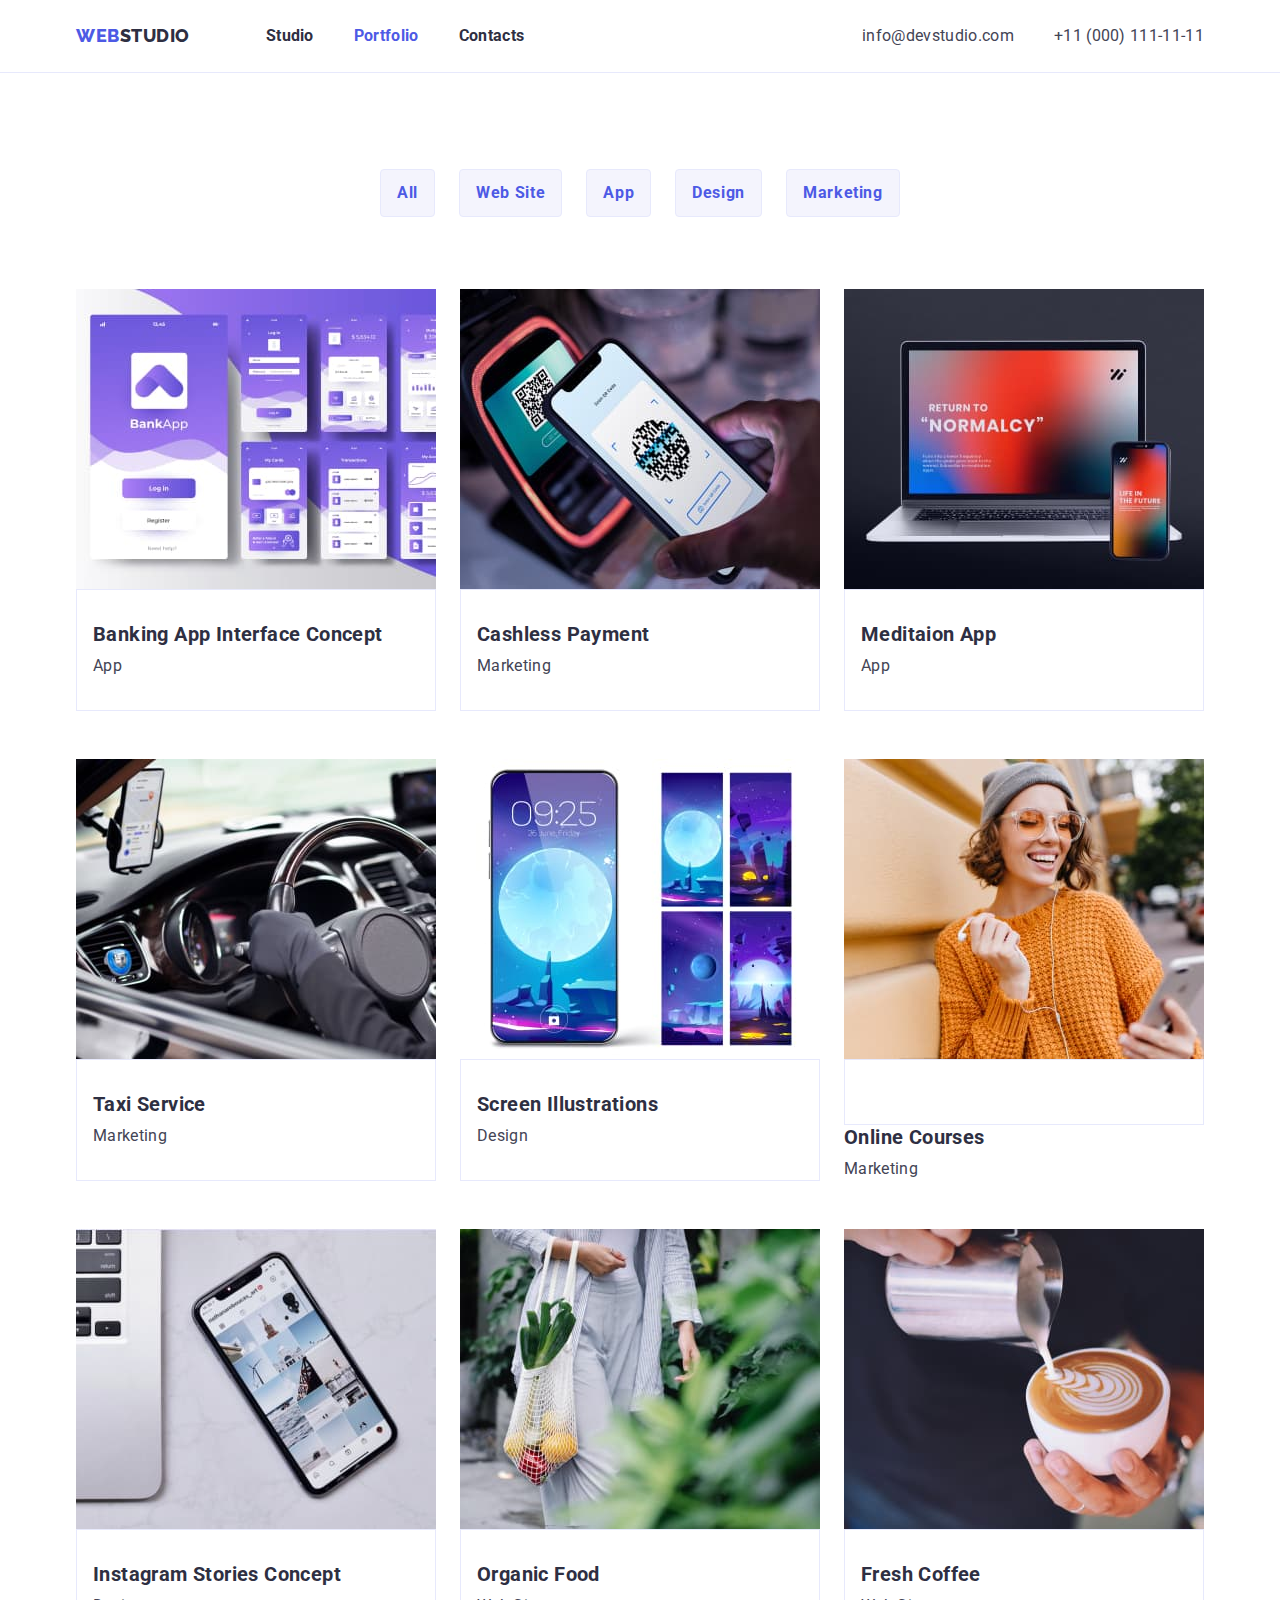
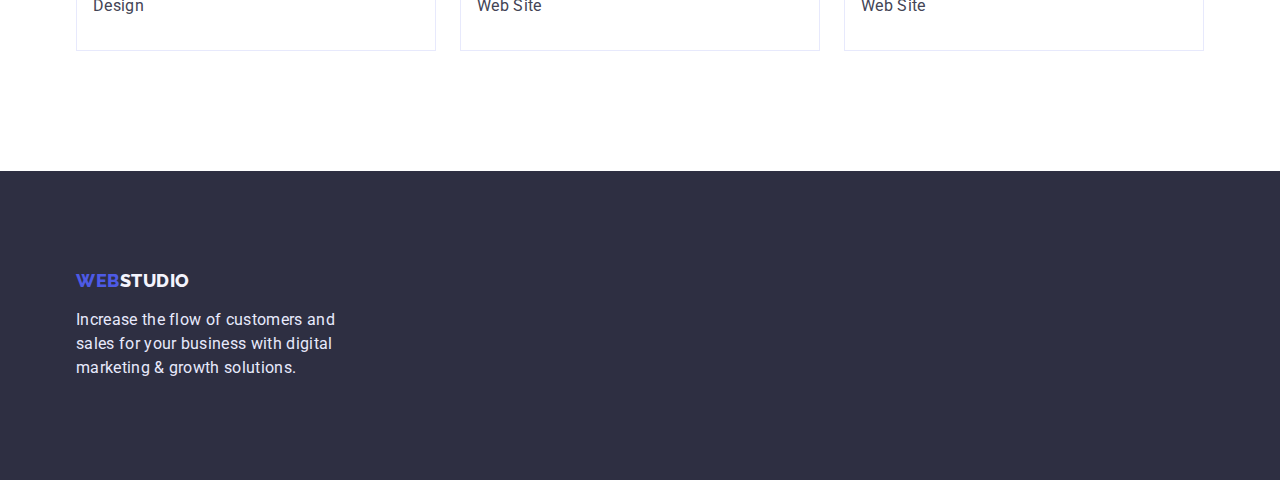
==== portfolio.html @ c1aad420 "clone" ====
<!DOCTYPE html>
<html lang="en">
  <head>
    <meta charset="UTF-8" />
    <meta http-equiv="X-UA-Compatible" content="IE=edge" />
    <meta name="viewport" content="width=device-width, initial-scale=1.0" />
    <title>Webstudio</title>
    <link rel="preconnect" href="https://fonts.googleapis.com" />
    <link rel="preconnect" href="https://fonts.gstatic.com" crossorigin />
    <link
      href="https://fonts.googleapis.com/css2?family=Raleway:wght@800&family=Roboto:wght@400;500;700;900&display=swap"
      rel="stylesheet"
    />
    <link
      rel="stylesheet"
      href="https://cdnjs.cloudflare.com/ajax/libs/modern-normalize/1.1.0/modern-normalize.css"
      integrity="sha512-Y0MM+V6ymRKN2zStTqzQ227DWhhp4Mzdo6gnlRnuaNCbc+YN/ZH0sBCLTM4M0oSy9c9VKiCvd4Jk44aCLrNS5Q=="
      crossorigin="anonymous"
      referrerpolicy="no-referrer"
    />
    <link rel="stylesheet" href="./css/style.css" />
  </head>
  <body>
    <header class="header">
      <div class="container main-nav">
        <a class="header-logo link" href="./index.html"
          ><span class="logo-part">Web</span>studio</a
        >
        <nav class="header-navigation">
          <ul class="header-list list">
            <li class="header-item">
              <a class="header-link link" href="./index.html">Studio</a>
            </li>
            <li class="header-item">
              <a class="header-link link carrent" href="./portfolio.html"
                >Portfolio</a
              >
            </li>
            <li class="header-item">
              <a class="header-link link" href="">Contacts</a>
            </li>
          </ul>
        </nav>
        <ul class="header-contacts list">
          <li class="contacts-item">
            <a class="header-tel link" href="mailto:info@devstudio.com"
              >info@devstudio.com</a
            >
          </li>
          <li class="contacts-item">
            <a class="header-tel link" href="tel:+110001111111"
              >+11 (000) 111-11-11</a
            >
          </li>
        </ul>
      </div>
    </header>
    <main class="main">
      <section class="main-section">
        <div class="container hero-portfolio">
          <h1 class="visually-hidden">portfolio</h1>
          <ul class="main-list list">
            <li class="main-item">
              <button class="main-button" type="button">All</button>
            </li>
            <li class="main-item">
              <button class="main-button" type="button">Web Site</button>
            </li>
            <li class="main-item">
              <button class="main-button" type="button">App</button>
            </li>
            <li class="main-item">
              <button class="main-button" type="button">Design</button>
            </li>
            <li class="main-item">
              <button class="main-button" type="button">Marketing</button>
            </li>
          </ul>
          <ul class="portfolio-list list">
            <li class="portfolio-item">
              <img
                class="portfolio-photo"
                src="./img/img1.jpg"
                alt="app-purpule-color"
                width="360"
                height="300"
              />
              <div class="portfoli-item-text">
              <h3 class="potfolio-name">Banking App Interface Concept</h3>
              <p class="portfolio-text">App</p>
              </div>
            </li>
            <li class="portfolio-item">
              <img
                class="portfolio-photo"
                src="./img/img2.jpg"
                alt="purpule-square"
                width="360"
                height="300"
              />
              <div class="portfoli-item-text">
              <h3 class="potfolio-name">Cashless Payment</h3>
              <p class="portfolio-text">Marketing</p>
              </div>
            </li>
            <li class="portfolio-item">
              <img
                class="portfolio-photo"
                src="./img/img3.jpg"
                alt="laptop-and-phone"
                width="360"
                height="300"
              />
              <div class="portfoli-item-text">
              <h3 class="potfolio-name">Meditaion App</h3>
              <p class="portfolio-text">App</p>
              </div>
            </li>
            <li class="portfolio-item">
              <img
                class="portfolio-photo"
                src="./img/img4.jpg"
                alt="car"
                width="360"
                height="300"
              />
              <div class="portfoli-item-text">
              <h3 class="potfolio-name">Taxi Service</h3>
              <p class="portfolio-text">Marketing</p>
              </div>
            </li>
            <li class="portfolio-item">
              <img
                class="portfolio-photo"
                src="./img/img5.jpg"
                alt="moon-on-sceen"
                width="360"
                height="300"
              />
              <div class="portfoli-item-text">
              <h3 class="potfolio-name">Screen Illustrations</h3>
              <p class="portfolio-text">Design</p>
              </div>
            </li>
            <li class="portfolio-item">
              <img
                class="portfolio-photo"
                src="./img/img6.jpg"
                alt="girl-takes-selfie"
                width="360"
                height="300"
              />
              <div class="portfoli-item-text"></div>
              <h3 class="potfolio-name">Online Courses</h3>
              <p class="portfolio-text">Marketing</p>
            </li>
            </li>
            <li class="portfolio-item">
              <img
                class="portfolio-photo"
                src="./img/img7.jpg"
                alt="macbook-and-iphone"
                width="360"
                height="300"
              />
              <div class="portfoli-item-text">
              <h3 class="potfolio-name">Instagram Stories Concept</h3>
              <p class="portfolio-text">Design</p>
              </div>
            </li>
            <li class="portfolio-item">
              <img
                class="portfolio-photo"
                src="./img/img8.jpg"
                alt="fruits-and-vegetables"
                width="360"
                height="300"
              />
              <div class="portfoli-item-text">
              <h3 class="potfolio-name">Organic Food</h3>
              <p class="portfolio-text">Web Site</p>
              </div>
            </li>
            <li class="portfolio-item">
              <img
                class="portfolio-photo"
                src="./img/img9.jpg"
                alt="barista"
                width="360"
                height="300"
              />
              <div class="portfoli-item-text">
              <h3 class="potfolio-name">Fresh Coffee</h3>
              <p class="portfolio-text">Web Site</p>
              </div>
            </li>
          </ul>
        </div>
      </section>
    </main>
    <footer class="footer">
      <div class="container">
        <a class="footer-logo link" href="./index.html"
          ><span class="logo-part-ftr">Web</span>studio</a
        >
        <p class="footer-text">
          Increase the flow of customers and sales for your business with
          digital marketing & growth solutions.
        </p>
      </div>
    </footer>
  </body>
</html>
---- css/style.css ----
:root {
  --primay-brand: #4d5ae5;
  --dark: #2e2f42;
  --text: #434455;
  --cloud: #f4f4fd;
  --cornflower: #e7e9fc;
  --white: #ffffff;
}
h1,
h2,
h3,
h4,
h5,
h6,
p {
  margin: 0;
}
ol,
ul {
  padding-left: 0;
  margin: 0;
}
img {
  display: block;
  max-width: 100%;
  height: auto;
}

body {
  font-family: "roboto", sans-serif;
  color: var(--text);
}
.container {
  margin: auto;
  width: 1158px;
  padding-left: 15px;
  padding-right: 15px;
}
.list {
  list-style: none;
}
.link {
  text-decoration: none;
}
/* --------------HEADER-------------- */
.header {
  border-bottom: 1px solid #e7e9fc;
}
/* ---logo----  */
.header-logo {
  font-weight: 800;
  font-size: 18px;
  line-height: 1.33;
  display: flex;
  align-items: center;
  letter-spacing: 0.03em;
  text-transform: uppercase;
  color: var(--dark);
  padding-top: 24px;
  padding-bottom: 24px;
  margin-right: 76px;
  font-family: "Raleway";
}
.logo-part {
  color: var(--primay-brand);
}
/* ---navigation--- */
.header-navigation {
}
.main-nav {
  display: flex;
  align-items: center;
}
.header-list {
  display: flex;
  gap: 40px;
  padding: 0;
}
.header-item {
}
.header-link {
  font-weight: 700;
  font-size: 16px;
  line-height: 1.5;
  letter-spacing: 0.02em;
  color: var(--dark);
}
.carrent {
  color: var(--primay-brand);
}
.header-link:hover,
.header-link:focus {
  color: var(--primay-brand);
}
.header-contacts {
  display: flex;
  gap: 40px;
  padding: 0;
  margin-left: auto;
}

.contacts-item {
}
.header-tel {
  font-weight: 400;
  font-size: 16px;
  line-height: 1.5;
  letter-spacing: 0.02em;
  color: var(--text);
}
.header-tel:hover,
.header-tel:focus {
  color: var(--primay-brand);
}

/* ---------------MAIN------------------ */
.visually-hidden {
  position: absolute;
  width: 1px;
  height: 1px;
  margin: -1px;
  border: 0;
  padding: 0;
  white-space: nowrap;
  clip-path: inset(100%);
  clip: rect(0 0 0 0);
  overflow: hidden;
}
.hero-portfolio {
}
.main-page-title {
}
.main-section {
  padding-top: 96px;
  padding-bottom: 120px;
}
.main-list {
  display: flex;
  gap: 24px;
  justify-content: center;
  margin-bottom: 72px;
}
.main-item {
}
.main-button {
  font-family: "Roboto";
  font-weight: 700;
  font-size: 16px;
  line-height: 1.5;
  display: flex;
  align-items: center;
  text-align: center;
  letter-spacing: 0.04em;
  color: var(--primay-brand);
  background-color: var(--cloud);
  border: 1px solid #e7e9fc;
  border-radius: 4px;
  cursor: pointer;
  height: 48px;
  padding: 8px 16px;
}
.main-button:hover,
.main-button:focus {
  color: var(--white);
  background-color: var(--primay-brand);
}
.portfolio-list {
  display: flex;
  gap: 48px 24px;
  flex-wrap: wrap;
}
.portfolio-item {
  background-color: var(--white);
  max-width: 360px;
}
.portfoli-item-text {
  border: 1px solid #e7e9fc;
  padding-top: 32px;
  padding-bottom: 32px;
  padding-left: 16px;
}
.portfolio-photo {
}
.potfolio-name {
  font-family: "Roboto";
  font-style: normal;
  font-weight: 700;
  font-size: 20px;
  line-height: 1.2;
  letter-spacing: 0.02em;
  color: var(--dark);
  margin-bottom: 8px;
}
.portfolio-text {
  font-size: 16px;
  line-height: 1.5;
  letter-spacing: 0.02em;
  color: var(--text);
}
/* -----------------FOOTER------------------ */
.footer {
  background-color: var(--dark);
  padding-top: 100px;
  padding-bottom: 100px;
}
.footer-logo {
  font-weight: 800;
  font-size: 18px;
  line-height: 1.16;
  display: flex;
  align-items: center;
  letter-spacing: 0.03em;
  text-transform: uppercase;
  color: var(--cloud);
  font-family: "Raleway";
}
.logo-part-ftr {
  color: var(--primay-brand);
}
.footer-text {
  font-weight: 400;
  font-size: 16px;
  line-height: 1.5;
  letter-spacing: 0.02em;
  color: var(--cornflower);
  max-width: 264px;
  margin-top: 16px;
}
/* -------------------The-main-page--------------------- */

.main-page {
}
.main-page-hello {
  background-color: var(--dark);
  padding-top: 188px;
  padding-bottom: 188px;
  text-align: center;
}
.hero {
}
.main-page-title {
  font-weight: 700;
  font-size: 56px;
  line-height: 1.07;
  text-align: center;
  letter-spacing: 0.02em;
  color: var(--white);
  max-width: 500px;
  margin-right: auto;
  margin-left: auto;
}
.main-page-btn {
  font-family: "Roboto";
  font-weight: 700;
  font-size: 16px;
  line-height: 1.18;
  align-items: center;
  letter-spacing: 0.04em;
  color: var(--white);
  background-color: var(--primay-brand);
  border: none;
  cursor: pointer;
  margin-top: 48px;
  min-width: 169px;
  padding: 16px 32px;
  border-radius: 4px;
}
.main-page-btn:hover,
.main-page-btn:focus {
  color: var(--white);
  background-color: #404bbf;
}
.middle {
  padding-top: 120px;
  padding-bottom: 120px;
}
.middle-list {
  display: flex;
  gap: 24px;
}
.middle-item {
}
.middle-name {
  font-weight: 700;
  font-size: 20px;
  line-height: 1.2;
  letter-spacing: 0.02em;
  color: var(--dark);
  margin-bottom: 8px;
}
.middle-text {
  font-size: 16px;
  line-height: 1.5;
  letter-spacing: 0.02em;
  color: var(--text);
  max-width: 264px;
}
.about {
  font-weight: 700;
  font-size: 36px;
  line-height: 1.11;
  text-align: center;
  letter-spacing: 0.02em;
  text-transform: capitalize;
  color: var(--dark);
}
.photo-gadgets {
  display: flex;
  gap: 24px;
  margin-top: 72px;
}
.middle-two {
  padding-bottom: 120px;
}
.gadgets-item {
}
.gadgets-img {
}
.team {
  background: var(--cloud);
}
.team-title {
  font-weight: 700;
  font-size: 36px;
  line-height: 1.11;
  text-align: center;
  letter-spacing: 0.02em;
  text-transform: capitalize;
  color: var(--dark);
  padding-top: 120px;
  margin-bottom: 72px;
}
.team-list {
  display: flex;
  gap: 24px;
  padding-bottom: 120px;
}
.team-item {
  background-color: var(--white);
  max-width: 264px;
  border-radius: 0px 0px 4px 4px;
}
.team-photo {
}
.team-name {
  font-weight: 700;
  font-size: 20px;
  line-height: 1.2;
  letter-spacing: 0.02em;
  color: var(--dark);
  text-align: center;
}
.team-work {
  font-weight: 400;
  font-size: 16px;
  line-height: 1.5;
  letter-spacing: 0.02em;
  color: var(--text);
  text-align: center;
  margin-top: 8px;
}
.team-item-text {
  padding-top: 32px;
  padding-bottom: 32px;
}
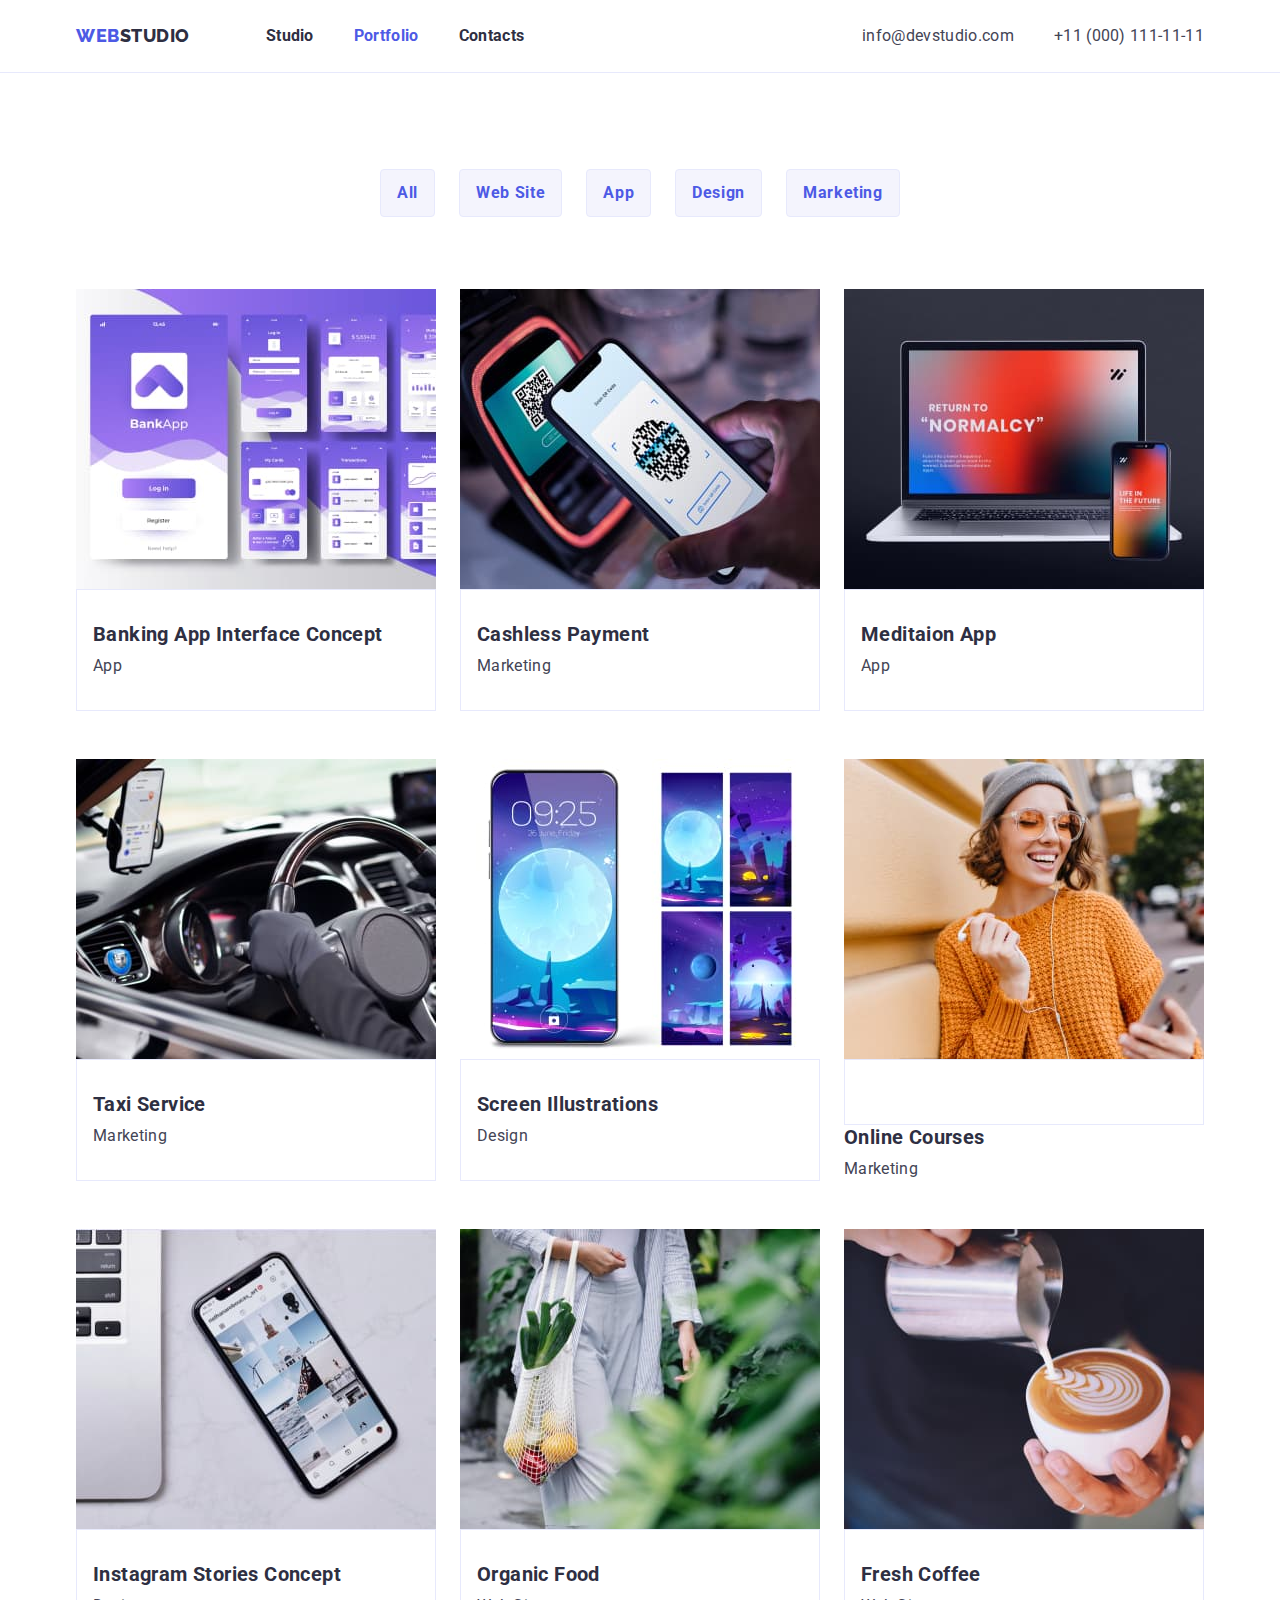
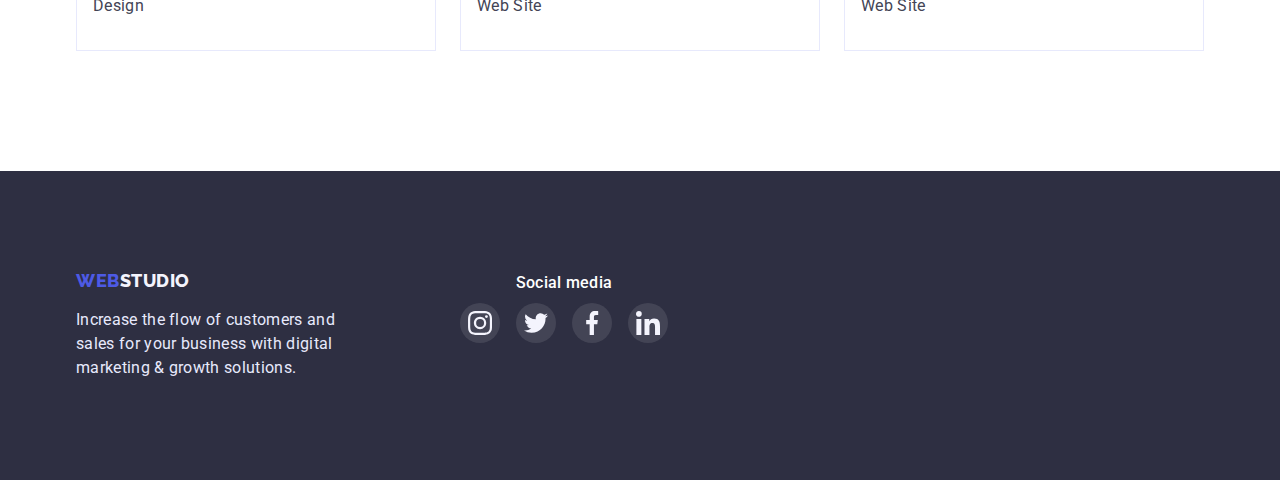
==== commit df79e0ec: "icons" ====
--- a/portfolio.html
+++ b/portfolio.html
@@ -199,14 +199,49 @@
       </section>
     </main>
     <footer class="footer">
-      <div class="container">
-        <a class="footer-logo link" href="./index.html"
-          ><span class="logo-part-ftr">Web</span>studio</a
-        >
-        <p class="footer-text">
-          Increase the flow of customers and sales for your business with
-          digital marketing & growth solutions.
-        </p>
+      <div class="container footer-flex">
+        <div>
+          <a class="footer-logo link" href="./index.html"
+            ><span class="logo-part-ftr">Web</span>studio</a
+          >
+          <p class="footer-text">
+            Increase the flow of customers and sales for your business with
+            digital marketing & growth solutions.
+          </p>
+        </div>
+        <div class="exp">
+          <p class="footer-sc-title">Social media</p>
+          <ul class="footer-soc-list list">
+            <li class="footer-soc-item">
+              <a class="footer-soc-link link" href="">
+                <svg class="footer-soc-icon" width="24px" height="24px">
+                  <use href="./img/symbol-defs.svg#icon-instagram"></use>
+                </svg>
+              </a>
+            </li>
+            <li class="footer-soc-item">
+              <a class="footer-soc-link link" href="">
+                <svg class="footer-soc-icon" width="24px" height="24px">
+                  <use href="./img/symbol-defs.svg#icon-twitter"></use>
+                </svg>
+              </a>
+            </li>
+            <li class="footer-soc-item">
+              <a class="footer-soc-link link" href="">
+                <svg class="footer-soc-icon" width="24px" height="24px">
+                  <use href="./img/symbol-defs.svg#icon-facebook"></use>
+                </svg>
+              </a>
+            </li>
+            <li class="footer-soc-item">
+              <a class="footer-soc-link link" href="">
+                <svg class="footer-soc-icon" width="24px" height="24px">
+                  <use href="./img/symbol-defs.svg#icon-linkedin-1"></use>
+                </svg>
+              </a>
+            </li>
+          </ul>
+        </div>
       </div>
     </footer>
   </body>
--- a/css/style.css
+++ b/css/style.css
@@ -163,6 +163,8 @@
 .main-button:focus {
   color: var(--white);
   background-color: var(--primay-brand);
+  box-shadow: 0px 3px 1px rgba(0, 0, 0, 0.1), 0px 2px 1px rgba(0, 0, 0, 0.08),
+    0px 2px 2px rgba(0, 0, 0, 0.12);
 }
 .portfolio-list {
   display: flex;
@@ -226,6 +228,44 @@
   max-width: 264px;
   margin-top: 16px;
 }
+.footer-sc-title {
+  font-weight: 500;
+  font-size: 16px;
+  line-height: 1.5;
+  letter-spacing: 0.02em;
+  color: #ffffff;
+  text-align: center;
+  margin-bottom: 8px;
+}
+.footer-soc-list {
+  display: flex;
+  justify-content: center;
+  gap: 16px;
+}
+.footer-soc-item {
+  width: 40px;
+  height: 40px;
+}
+.footer-soc-link {
+  width: 100%;
+  height: 100%;
+  border-radius: 50%;
+  display: flex;
+  background-color: rgba(255, 255, 255, 0.1);
+  align-items: center;
+  justify-content: center;
+}
+.footer-soc-icon {
+}
+.footer-flex {
+  display: flex;
+  gap: 120px;
+}
+.footer-soc-link:hover,
+.footer-soc-link:focus {
+  background-color: #31d0aa;
+}
+
 /* -------------------The-main-page--------------------- */
 
 .main-page {
@@ -235,6 +275,20 @@
   padding-top: 188px;
   padding-bottom: 188px;
   text-align: center;
+}
+.hero-fon {
+  max-width: 1440px;
+  height: 600px;
+  margin-left: auto;
+  margin-right: auto;
+  background-image: linear-gradient(
+      rgba(46, 47, 66, 0.7),
+      rgba(46, 47, 66, 0.7)
+    ),
+    url(../img/people-office.jpg);
+  background-repeat: no-repeat;
+  background-size: cover;
+  background-position: center;
 }
 .hero {
 }
@@ -269,10 +323,29 @@
 .main-page-btn:focus {
   color: var(--white);
   background-color: #404bbf;
+  box-shadow: 0px 4px 4px rgba(0, 0, 0, 0.15);
 }
 .middle {
   padding-top: 120px;
   padding-bottom: 120px;
+}
+.icon-middle-svg {
+  display: flex;
+  gap: 24px;
+}
+.item-svg {
+}
+.block-svg {
+  background: #f4f4fd;
+  border-radius: 4px;
+  width: 264px;
+  height: 112px;
+  display: flex;
+  justify-content: center;
+  align-items: center;
+  margin-bottom: 8px;
+}
+.svg-adv {
 }
 .middle-list {
   display: flex;
@@ -339,6 +412,8 @@
   background-color: var(--white);
   max-width: 264px;
   border-radius: 0px 0px 4px 4px;
+  box-shadow: 0px 1px 6px rgba(46, 47, 66, 0.08),
+    0px 1px 1px rgba(46, 47, 66, 0.16), 0px 2px 1px rgba(46, 47, 66, 0.08);
 }
 .team-photo {
 }
@@ -358,8 +433,85 @@
   color: var(--text);
   text-align: center;
   margin-top: 8px;
+  margin-bottom: 8px;
 }
 .team-item-text {
   padding-top: 32px;
   padding-bottom: 32px;
-}
+  margin-bottom: 8px;
+}
+.team-soc-list {
+  display: flex;
+  justify-content: center;
+  gap: 24px;
+}
+.team-soc-item {
+  width: 40px;
+  height: 40px;
+}
+.team-soc-link {
+  width: 100%;
+  height: 100%;
+  background-color: #4d5ae5;
+  border-radius: 50%;
+  display: flex;
+  justify-content: center;
+  align-items: center;
+}
+.team-soc-link:hover,
+.team-soc-link:focus {
+  background-color: #404bbf;
+}
+.customers {
+  padding-top: 128px;
+  padding-bottom: 120px;
+}
+.customers-title {
+  font-weight: 700;
+  font-size: 36px;
+  line-height: 40px;
+  text-align: center;
+  letter-spacing: 0.02em;
+  text-transform: capitalize;
+  color: #2e2f42;
+  margin-bottom: 72px;
+}
+.customers-block {
+  border: 1px solid #8e8f99;
+  border-radius: 4px;
+  width: 168px;
+  height: 88px;
+  display: flex;
+  justify-content: center;
+  align-items: center;
+  margin-bottom: 8px;
+}
+
+.customers-list {
+  display: flex;
+  justify-content: center;
+  gap: 24px;
+  align-items: center;
+}
+.customers-item {
+  width: calc((100%-120px) / 6);
+  height: 88px;
+  border: 1px solid #8e8f99;
+  border-radius: 4px;
+}
+.customers-link {
+  width: 100%;
+  height: 100%;
+  display: flex;
+  align-items: center;
+  justify-content: center;
+}
+
+.customers-icon {
+}
+.customers-link:hover {
+  border-color: #404bbf;
+}
+.customers-link:hover .customers-icon {
+  fill: #404bbf;
+}
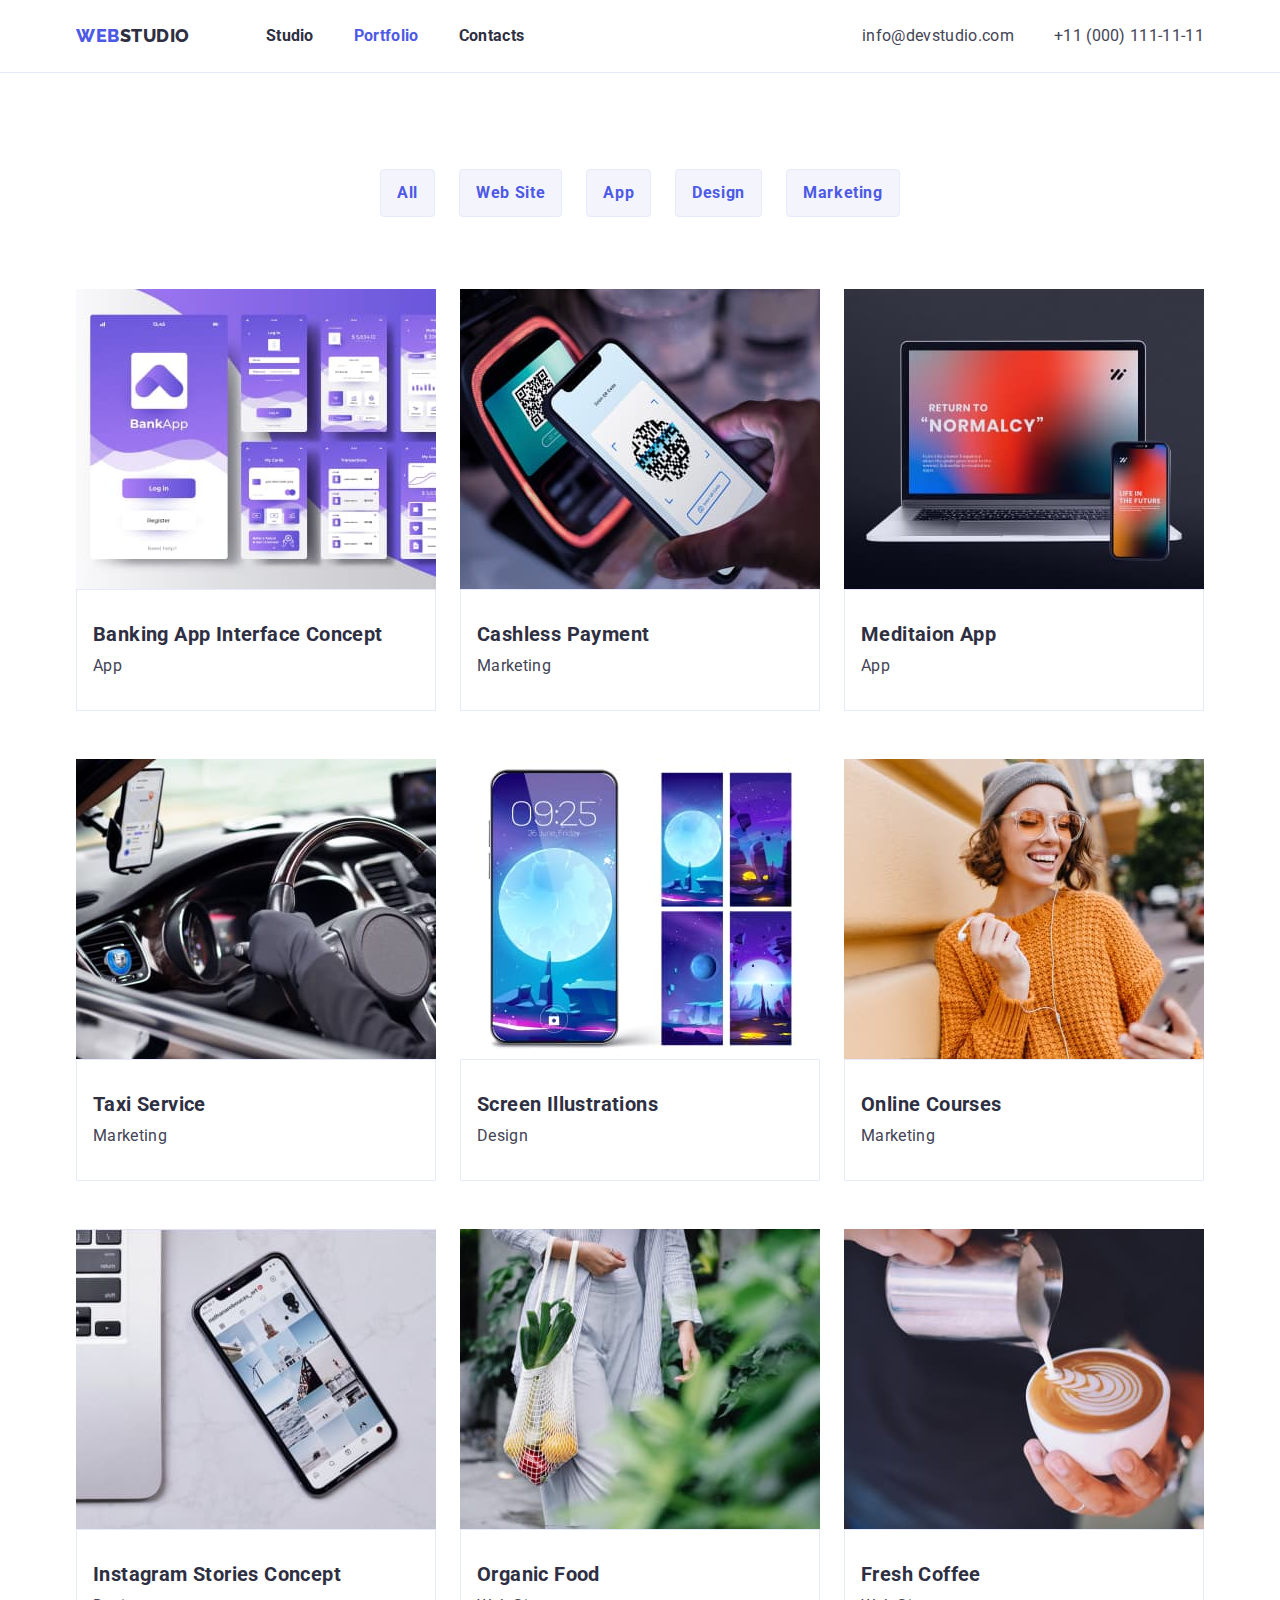
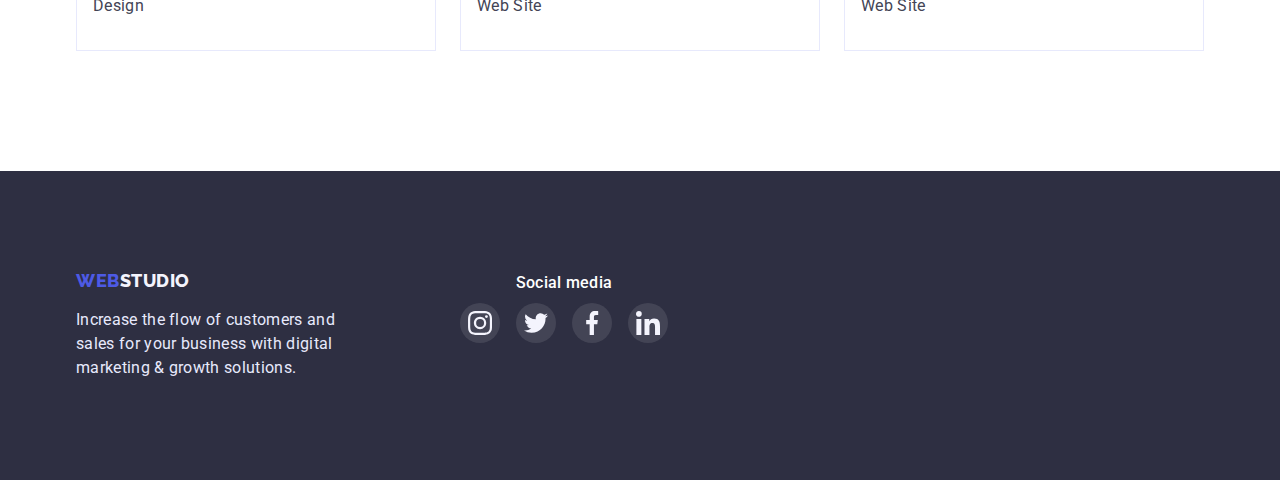
==== commit 70eea942: "done" ====
--- a/portfolio.html
+++ b/portfolio.html
@@ -150,9 +150,10 @@
                 width="360"
                 height="300"
               />
-              <div class="portfoli-item-text"></div>
+              <div class="portfoli-item-text">
               <h3 class="potfolio-name">Online Courses</h3>
               <p class="portfolio-text">Marketing</p>
+              </div>
             </li>
             </li>
             <li class="portfolio-item">
--- a/css/style.css
+++ b/css/style.css
@@ -174,6 +174,11 @@
 .portfolio-item {
   background-color: var(--white);
   max-width: 360px;
+}
+.portfolio-item:hover,
+.portfolio-item:focus {
+  box-shadow: 0px 1px 6px rgba(46, 47, 66, 0.08),
+    0px 1px 1px rgba(46, 47, 66, 0.16), 0px 2px 1px rgba(46, 47, 66, 0.08);
 }
 .portfoli-item-text {
   border: 1px solid #e7e9fc;
@@ -496,8 +501,6 @@
 .customers-item {
   width: calc((100%-120px) / 6);
   height: 88px;
-  border: 1px solid #8e8f99;
-  border-radius: 4px;
 }
 .customers-link {
   width: 100%;
@@ -505,13 +508,18 @@
   display: flex;
   align-items: center;
   justify-content: center;
+  border: 1px solid #8e8f99;
+  border-radius: 4px;
 }
 
 .customers-icon {
-}
-.customers-link:hover {
+  fill: #8e8f99;
+}
+.customers-link:hover,
+.customers-link:focus {
   border-color: #404bbf;
 }
-.customers-link:hover .customers-icon {
+.customers-link:hover .customers-icon,
+.customers-link:focus .customers-icon {
   fill: #404bbf;
 }
